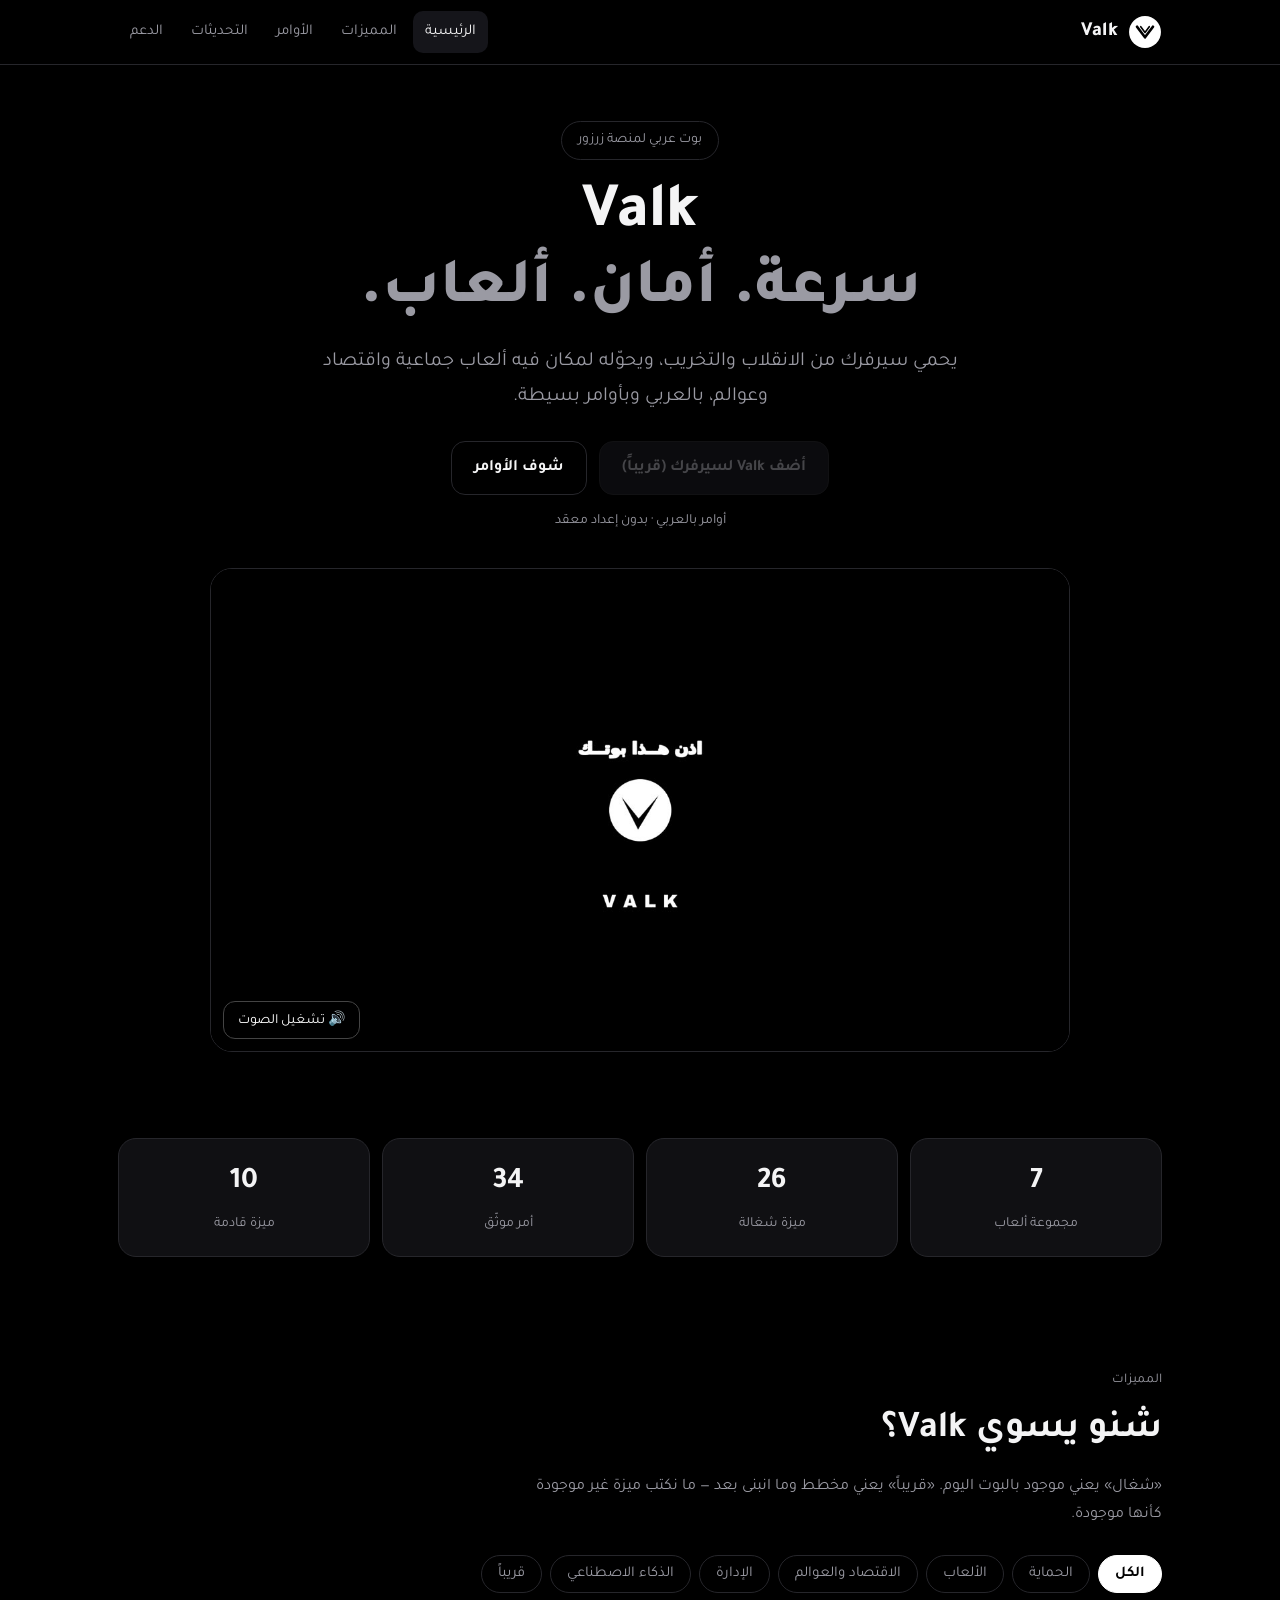
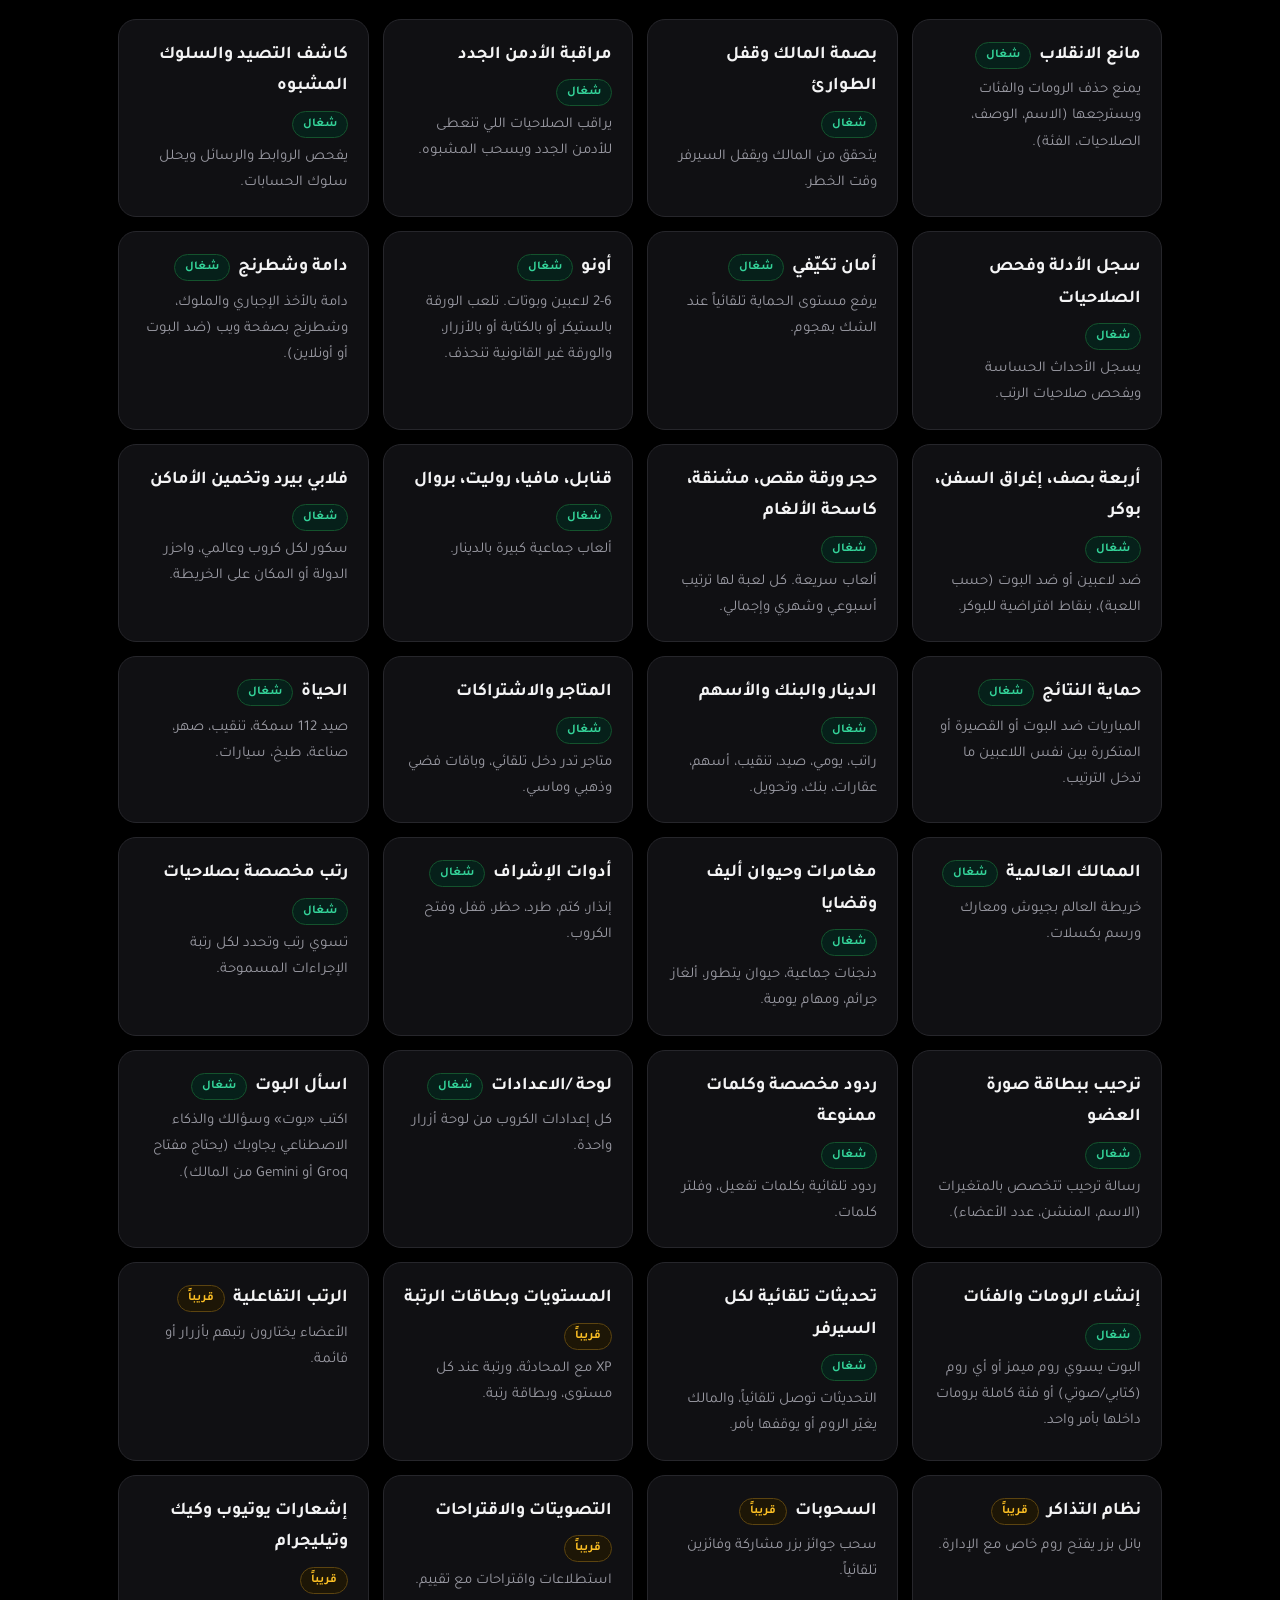
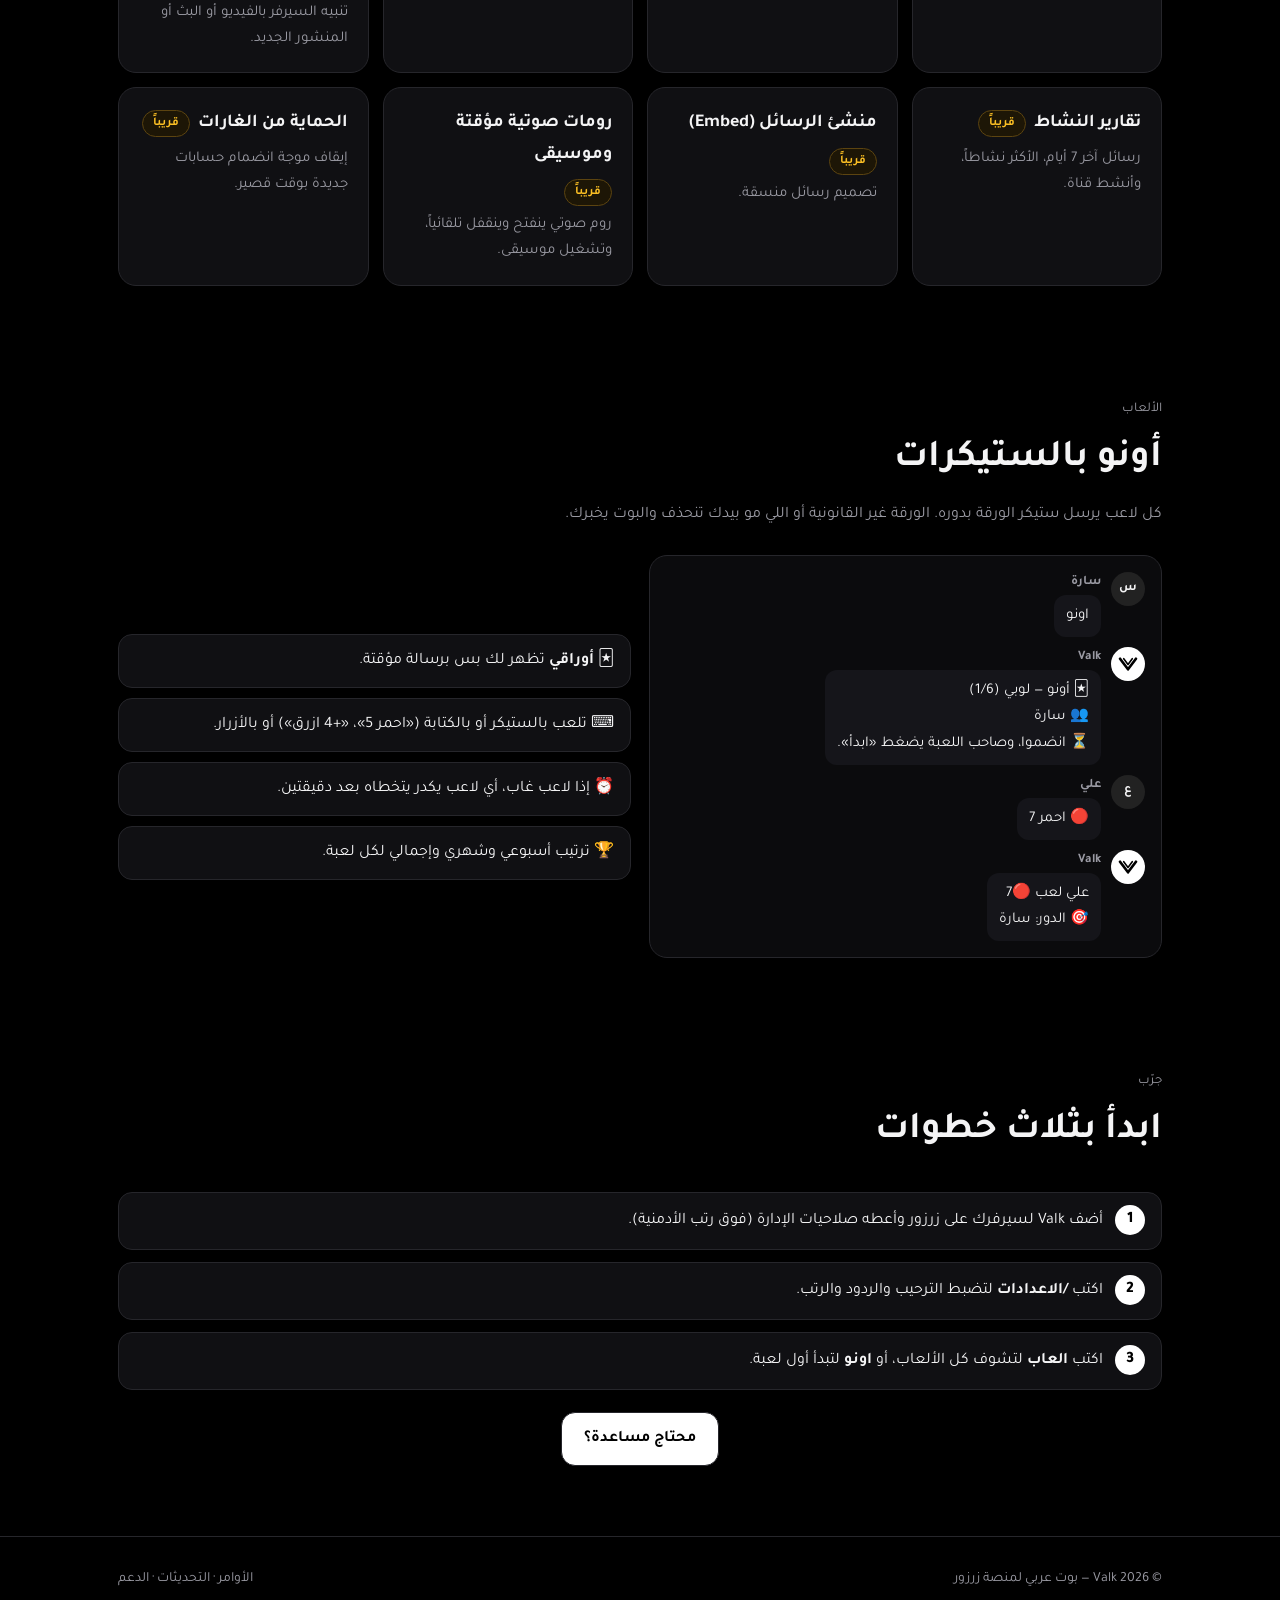
==== index.html @ 31c93d73 "Valk site" ====
<!doctype html>
<html lang="ar" dir="rtl"><head><meta charset="utf-8">
<meta name="viewport" content="width=device-width,initial-scale=1">
<title>Valk — بوت عربي لمنصة زرزور: حماية، ألعاب، اقتصاد</title>
<meta name="description" content="Valk بوت عربي لمنصة زرزور: حماية ضد الانقلاب والتخريب، ألعاب جماعية (أونو، شطرنج، دامة، بوكر)، اقتصاد، وذكاء اصطناعي.">
<meta property="og:title" content="Valk"><meta property="og:image" content="assets/poster.jpg">
<link rel="icon" href="assets/logo.svg">
<link href="https://fonts.googleapis.com/css2?family=Tajawal:wght@400;500;700;800&display=swap" rel="stylesheet">
<link rel="stylesheet" href="css/style.css"></head>
<body data-page="home">
<header id="nav"></header>
<main>
<div class="wrap hero">
  <span class="pill">بوت عربي لمنصة زرزور</span>
  <h1>Valk<br><span>سرعة. أمان. ألعاب.</span></h1>
  <p class="lead">يحمي سيرفرك من الانقلاب والتخريب، ويحوّله لمكان فيه ألعاب جماعية واقتصاد وعوالم، بالعربي وبأوامر بسيطة.</p>
  <div class="cta"><span data-link="inviteUrl" data-label="أضف Valk لسيرفرك"></span><a class="btn ghost" href="commands.html">شوف الأوامر</a></div>
  <div class="note">أوامر بالعربي · بدون إعداد معقد</div>
  <div class="video">
    <video id="v" autoplay muted loop playsinline preload="metadata" poster="assets/poster.jpg" aria-label="مقدمة Valk">
      <source src="assets/valk_intro.mp4" type="video/mp4"></video>
    <button id="snd" type="button">🔊 تشغيل الصوت</button>
  </div>
</div>

<section id="stats"><div class="wrap"><div class="stats">
  <div class="stat"><b id="n-games">–</b><span>مجموعة ألعاب</span></div>
  <div class="stat"><b id="n-ok">–</b><span>ميزة شغالة</span></div>
  <div class="stat"><b id="n-cmd">–</b><span>أمر موثّق</span></div>
  <div class="stat"><b id="n-soon">–</b><span>ميزة قادمة</span></div>
</div></div></section>

<section id="features"><div class="wrap">
  <div class="sec-h"><small>المميزات</small><h2>شنو يسوي Valk؟</h2><p>«شغال» يعني موجود بالبوت اليوم. «قريباً» يعني مخطط وما انبنى بعد — ما نكتب ميزة غير موجودة كأنها موجودة.</p></div>
  <div class="tabs" id="tabs"></div>
  <div class="grid" id="grid"></div>
</div></section>

<section id="uno"><div class="wrap">
  <div class="sec-h"><small>الألعاب</small><h2>أونو بالستيكرات</h2><p>كل لاعب يرسل ستيكر الورقة بدوره. الورقة غير القانونية أو اللي مو بيدك تنحذف والبوت يخبرك.</p></div>
  <div class="demo">
    <div class="chat">
      <div class="msg"><div class="av">س</div><div><b>سارة</b><div class="bub">اونو</div></div></div>
      <div class="msg"><div class="av bot"><img src="assets/logo.svg" alt=""></div><div><b>Valk</b><div class="bub">🃏 أونو — لوبي (1/6)
👥 سارة
⏳ انضموا، وصاحب اللعبة يضغط «ابدأ».</div></div></div>
      <div class="msg"><div class="av">ع</div><div><b>علي</b><div class="bub">🔴 احمر 7</div></div></div>
      <div class="msg"><div class="av bot"><img src="assets/logo.svg" alt=""></div><div><b>Valk</b><div class="bub">علي لعب 🔴7
🎯 الدور: سارة</div></div></div>
    </div>
    <ul class="list">
      <li>🃏 <b>أوراقي</b> تظهر لك بس برسالة مؤقتة.</li>
      <li>⌨️ تلعب بالستيكر أو بالكتابة («احمر 5»، «+4 ازرق») أو بالأزرار.</li>
      <li>⏰ إذا لاعب غاب، أي لاعب يكدر يتخطاه بعد دقيقتين.</li>
      <li>🏆 ترتيب أسبوعي وشهري وإجمالي لكل لعبة.</li>
    </ul>
  </div>
</div></section>

<section><div class="wrap">
  <div class="sec-h"><small>جرّب</small><h2>ابدأ بثلاث خطوات</h2></div>
  <ol class="steps">
    <li>أضف Valk لسيرفرك على زرزور وأعطه صلاحيات الإدارة (فوق رتب الأدمنية).</li>
    <li>اكتب <b>/الاعدادات</b> لتضبط الترحيب والردود والرتب.</li>
    <li>اكتب <b>العاب</b> لتشوف كل الألعاب، أو <b>اونو</b> لتبدأ أول لعبة.</li>
  </ol>
  <div class="cta" style="margin-top:22px"><a class="btn" href="support.html">محتاج مساعدة؟</a></div>
</div></section>
</main>
<footer id="foot"></footer>
<script src="js/config.js"></script><script src="js/data.js"></script><script src="js/app.js"></script>
<script>
(function(){
  var F=window.VALK_FEATURES, C=window.VALK_COMMANDS;
  var cats=["الكل"].concat(F.map(function(f){return f.cat;}).filter(function(c,i,a){return a.indexOf(c)===i;}));
  var cur="الكل",tabs=document.getElementById("tabs"),grid=document.getElementById("grid");
  function draw(){
    tabs.innerHTML=cats.map(function(c){return '<button class="tab '+(c===cur?'on':'')+'" data-c="'+c+'">'+c+'</button>';}).join("");
    grid.innerHTML=F.filter(function(f){return cur==="الكل"||f.cat===cur;}).map(function(f){
      return '<div class="card"><h3>'+f.title+'<span class="badge '+f.status+'">'+(f.status==="ok"?"شغال":"قريباً")+'</span></h3><p>'+f.desc+'</p></div>';}).join("");
    tabs.querySelectorAll(".tab").forEach(function(b){b.onclick=function(){cur=b.dataset.c;draw();};});
  }
  draw();
  document.getElementById("n-games").textContent=F.filter(function(f){return f.cat==="الألعاب";}).length;
  document.getElementById("n-ok").textContent=F.filter(function(f){return f.status==="ok";}).length;
  document.getElementById("n-soon").textContent=F.filter(function(f){return f.status==="soon";}).length;
  document.getElementById("n-cmd").textContent=C.length;
  var v=document.getElementById("v"),b=document.getElementById("snd");
  b.onclick=function(){v.muted=!v.muted;b.textContent=v.muted?"🔊 تشغيل الصوت":"🔇 كتم الصوت";if(!v.muted){v.currentTime=0;v.play();}};
})();
</script></body></html>
---- css/style.css ----
:root{--bg:#000;--bg2:#0b0b0d;--card:#101013;--line:#26262b;--txt:#f4f4f5;--mut:#9a9aa3;--ok:#34d399;--soon:#fbbf24;--r:18px}
*{box-sizing:border-box}html{scroll-behavior:smooth}
body{margin:0;background:var(--bg);color:var(--txt);font-family:"Tajawal","Segoe UI",Tahoma,system-ui,sans-serif;line-height:1.75;-webkit-text-size-adjust:100%}
a{color:inherit;text-decoration:none}img,video{max-width:100%}
.wrap{max-width:1080px;margin:0 auto;padding:0 18px}
header.nav{position:sticky;top:0;z-index:20;background:rgba(0,0,0,.82);backdrop-filter:blur(10px);border-bottom:1px solid var(--line)}
.nav .wrap{display:flex;align-items:center;justify-content:space-between;gap:10px;height:64px}
.brand{display:flex;align-items:center;gap:10px;font-weight:800;font-size:20px;letter-spacing:.5px}
.brand img{width:34px;height:34px}
.links{display:flex;gap:4px;align-items:center}
.links a{padding:8px 12px;border-radius:10px;color:var(--mut);font-size:15px}
.links a:hover,.links a.on{color:var(--txt);background:#15151a}
.menu-btn{display:none;background:none;border:1px solid var(--line);color:var(--txt);border-radius:10px;padding:6px 11px;font-size:20px}
.btn{display:inline-flex;align-items:center;justify-content:center;gap:8px;padding:12px 22px;border-radius:14px;font-weight:700;font-size:16px;border:1px solid var(--line);background:#fff;color:#000;cursor:pointer;font-family:inherit}
.btn.ghost{background:transparent;color:var(--txt)}
.btn.off{opacity:.45;cursor:not-allowed;background:#1a1a1f;color:var(--mut)}
.hero{padding:56px 0 30px;text-align:center}
.pill{display:inline-block;padding:6px 16px;border:1px solid var(--line);border-radius:999px;color:var(--mut);font-size:14px;margin-bottom:18px}
h1{font-size:clamp(34px,7vw,64px);line-height:1.2;margin:0 0 14px;font-weight:800}
h1 span{color:var(--mut)}
.lead{color:var(--mut);font-size:clamp(16px,2.6vw,20px);max-width:680px;margin:0 auto 26px}
.cta{display:flex;gap:12px;justify-content:center;flex-wrap:wrap;margin-bottom:14px}
.note{color:var(--mut);font-size:14px}
.video{position:relative;margin:34px auto 0;max-width:860px;border:1px solid var(--line);border-radius:22px;overflow:hidden;background:#000}
.video video{display:block;width:100%;aspect-ratio:16/9;background:#000}
.video button{position:absolute;bottom:12px;left:12px;background:rgba(0,0,0,.7);color:#fff;border:1px solid #444;border-radius:12px;padding:8px 14px;font-family:inherit;font-size:14px;cursor:pointer}
section{padding:56px 0}
.sec-h{margin-bottom:26px}.sec-h small{color:var(--mut);display:block;margin-bottom:6px}
.sec-h h2{font-size:clamp(26px,4.6vw,38px);margin:0 0 8px}.sec-h p{color:var(--mut);margin:0;max-width:640px}
.stats{display:grid;grid-template-columns:repeat(auto-fit,minmax(150px,1fr));gap:12px}
.stat{background:var(--card);border:1px solid var(--line);border-radius:var(--r);padding:18px;text-align:center}
.stat b{display:block;font-size:30px}.stat span{color:var(--mut);font-size:14px}
.tabs{display:flex;gap:8px;overflow-x:auto;padding-bottom:8px;margin-bottom:18px;scrollbar-width:none}
.tabs::-webkit-scrollbar{display:none}
.tab{white-space:nowrap;padding:9px 16px;border-radius:999px;border:1px solid var(--line);background:transparent;color:var(--mut);cursor:pointer;font-family:inherit;font-size:15px}
.tab.on{background:#fff;color:#000;border-color:#fff;font-weight:700}
.grid{display:grid;grid-template-columns:repeat(auto-fill,minmax(250px,1fr));gap:14px}
.card{background:var(--card);border:1px solid var(--line);border-radius:var(--r);padding:20px}
.card h3{margin:0 0 6px;font-size:18px;display:flex;align-items:center;gap:8px;flex-wrap:wrap}
.card p{margin:0;color:var(--mut);font-size:15px}
.badge{font-size:12px;padding:2px 10px;border-radius:999px;border:1px solid;font-weight:600}
.badge.ok{color:var(--ok);border-color:#14532d;background:#06201a}
.badge.soon{color:var(--soon);border-color:#5c4410;background:#1d1606}
.demo{display:grid;grid-template-columns:1fr 1fr;gap:18px;align-items:center}
.chat{background:var(--bg2);border:1px solid var(--line);border-radius:var(--r);padding:16px;display:flex;flex-direction:column;gap:10px;font-size:15px}
.msg{display:flex;gap:10px;align-items:flex-start}.av{width:34px;height:34px;border-radius:50%;background:#222;flex:none;display:grid;place-items:center;font-weight:700;font-size:13px}
.av.bot{background:#fff}.av.bot img{width:34px}
.msg b{display:block;font-size:13px;color:var(--mut);font-weight:600}
.bub{background:#15151a;border-radius:12px;padding:8px 12px;white-space:pre-line}
.list{margin:0;padding:0;list-style:none;display:grid;gap:10px}
.list li{background:var(--card);border:1px solid var(--line);border-radius:14px;padding:12px 16px}
footer{border-top:1px solid var(--line);padding:30px 0;color:var(--mut);font-size:14px}
footer .wrap{display:flex;justify-content:space-between;gap:14px;flex-wrap:wrap}
.search{width:100%;padding:14px 16px;border-radius:14px;border:1px solid var(--line);background:var(--card);color:var(--txt);font-size:16px;font-family:inherit;margin-bottom:14px}
.cmd{display:grid;grid-template-columns:minmax(150px,230px) 1fr;gap:14px;padding:14px 16px;border-bottom:1px solid var(--line)}
.cmd code{background:#15151a;border:1px solid var(--line);padding:3px 10px;border-radius:9px;font-family:inherit;font-weight:700;align-self:start;display:inline-block;direction:rtl}
.cmdbox{background:var(--card);border:1px solid var(--line);border-radius:var(--r);overflow:hidden}
.cmdbox .cmd:last-child{border-bottom:0}
.empty{padding:26px;text-align:center;color:var(--mut)}
.tl{border-inline-start:2px solid var(--line);margin-inline-start:8px;padding-inline-start:22px;display:grid;gap:26px}
.tl article{position:relative}.tl article:before{content:"";position:absolute;inset-inline-start:-30px;top:8px;width:14px;height:14px;border-radius:50%;background:#fff}
.tl h3{margin:0}.tl small{color:var(--mut)}.tl ul{margin:8px 0 0;padding-inline-start:20px;color:#d4d4d8}
details{background:var(--card);border:1px solid var(--line);border-radius:14px;padding:4px 18px;margin-bottom:10px}
summary{cursor:pointer;padding:12px 0;font-weight:700}details p{color:var(--mut);margin:0 0 14px}
ol.steps{counter-reset:s;display:grid;gap:12px;padding:0;list-style:none}
ol.steps li{counter-increment:s;background:var(--card);border:1px solid var(--line);border-radius:14px;padding:14px 18px 14px 18px;position:relative;padding-inline-start:58px}
ol.steps li:before{content:counter(s);position:absolute;inset-inline-start:16px;top:12px;width:30px;height:30px;border-radius:50%;background:#fff;color:#000;display:grid;place-items:center;font-weight:800}
@media(max-width:780px){.links{display:none;position:absolute;top:64px;inset-inline:0;background:#000;border-bottom:1px solid var(--line);flex-direction:column;padding:10px}.links.open{display:flex}.links a{width:100%}.menu-btn{display:block}.demo{grid-template-columns:1fr}.cmd{grid-template-columns:1fr;gap:6px}}
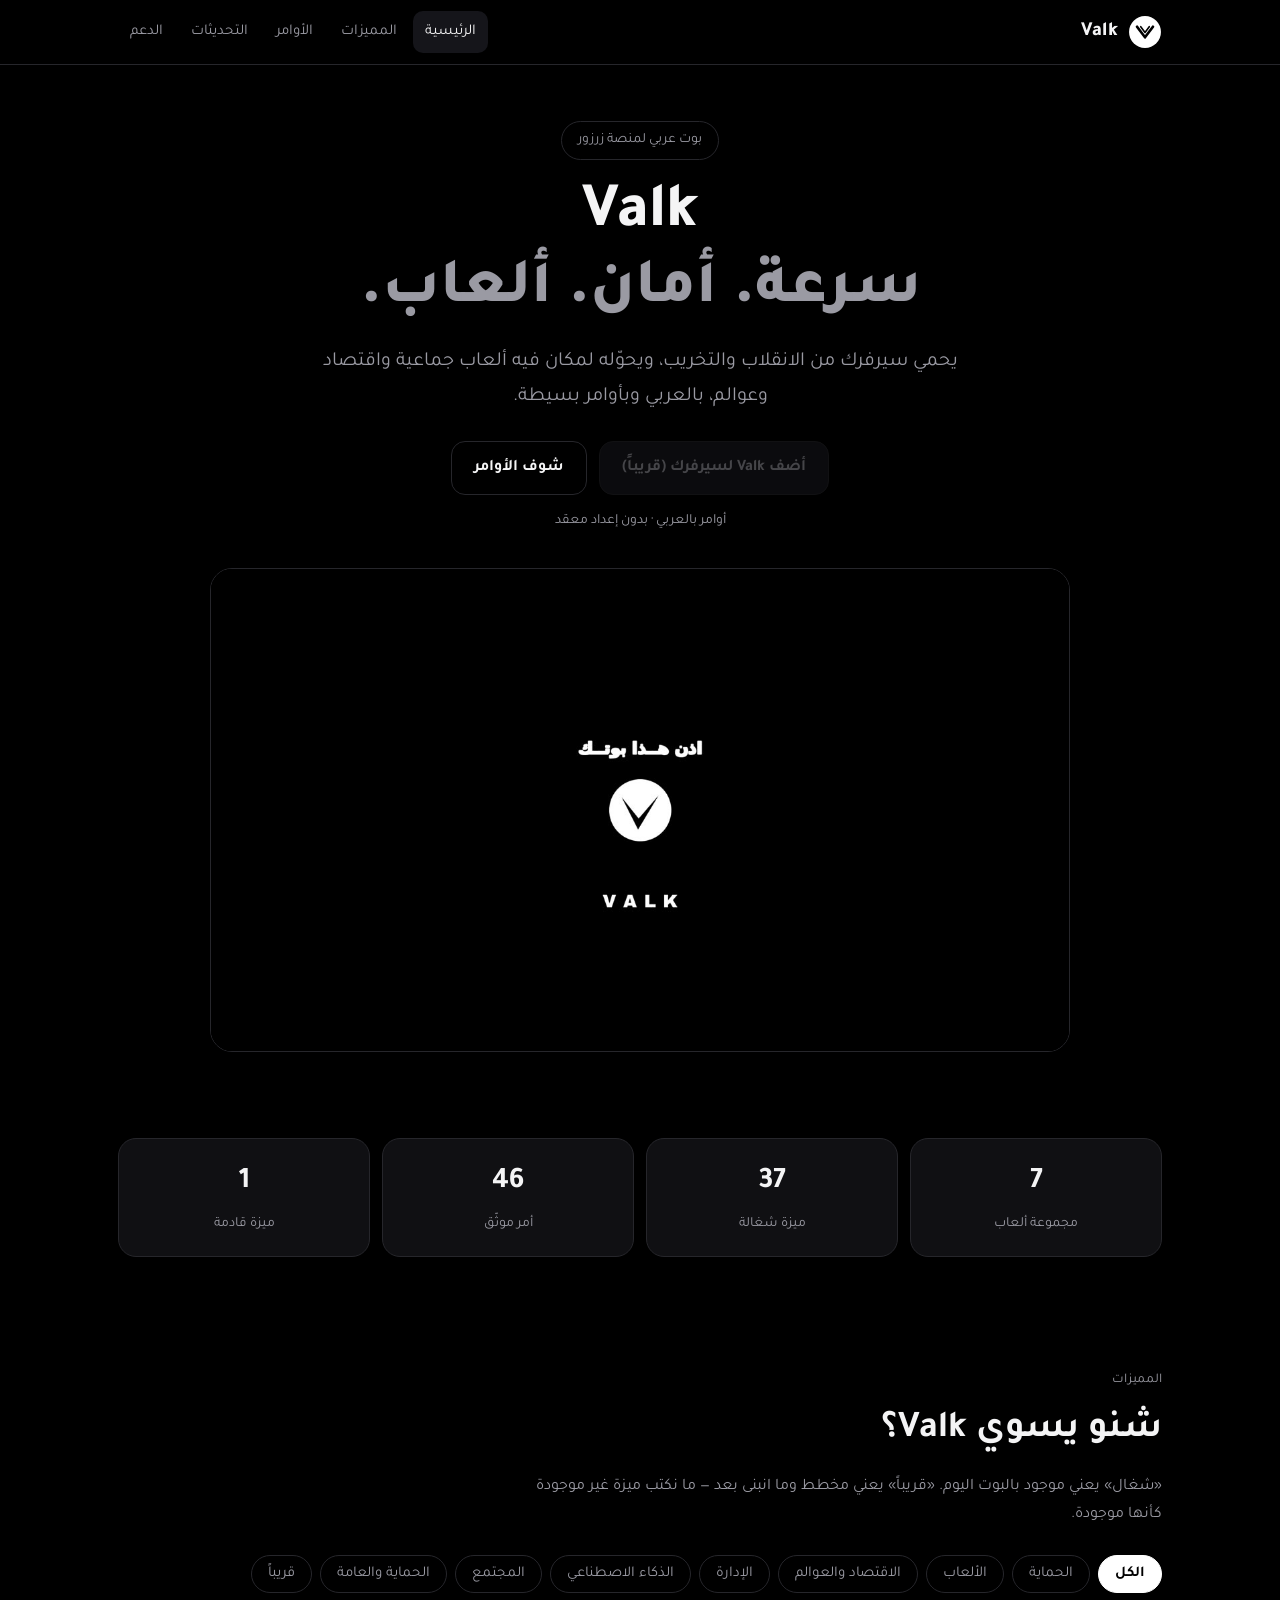
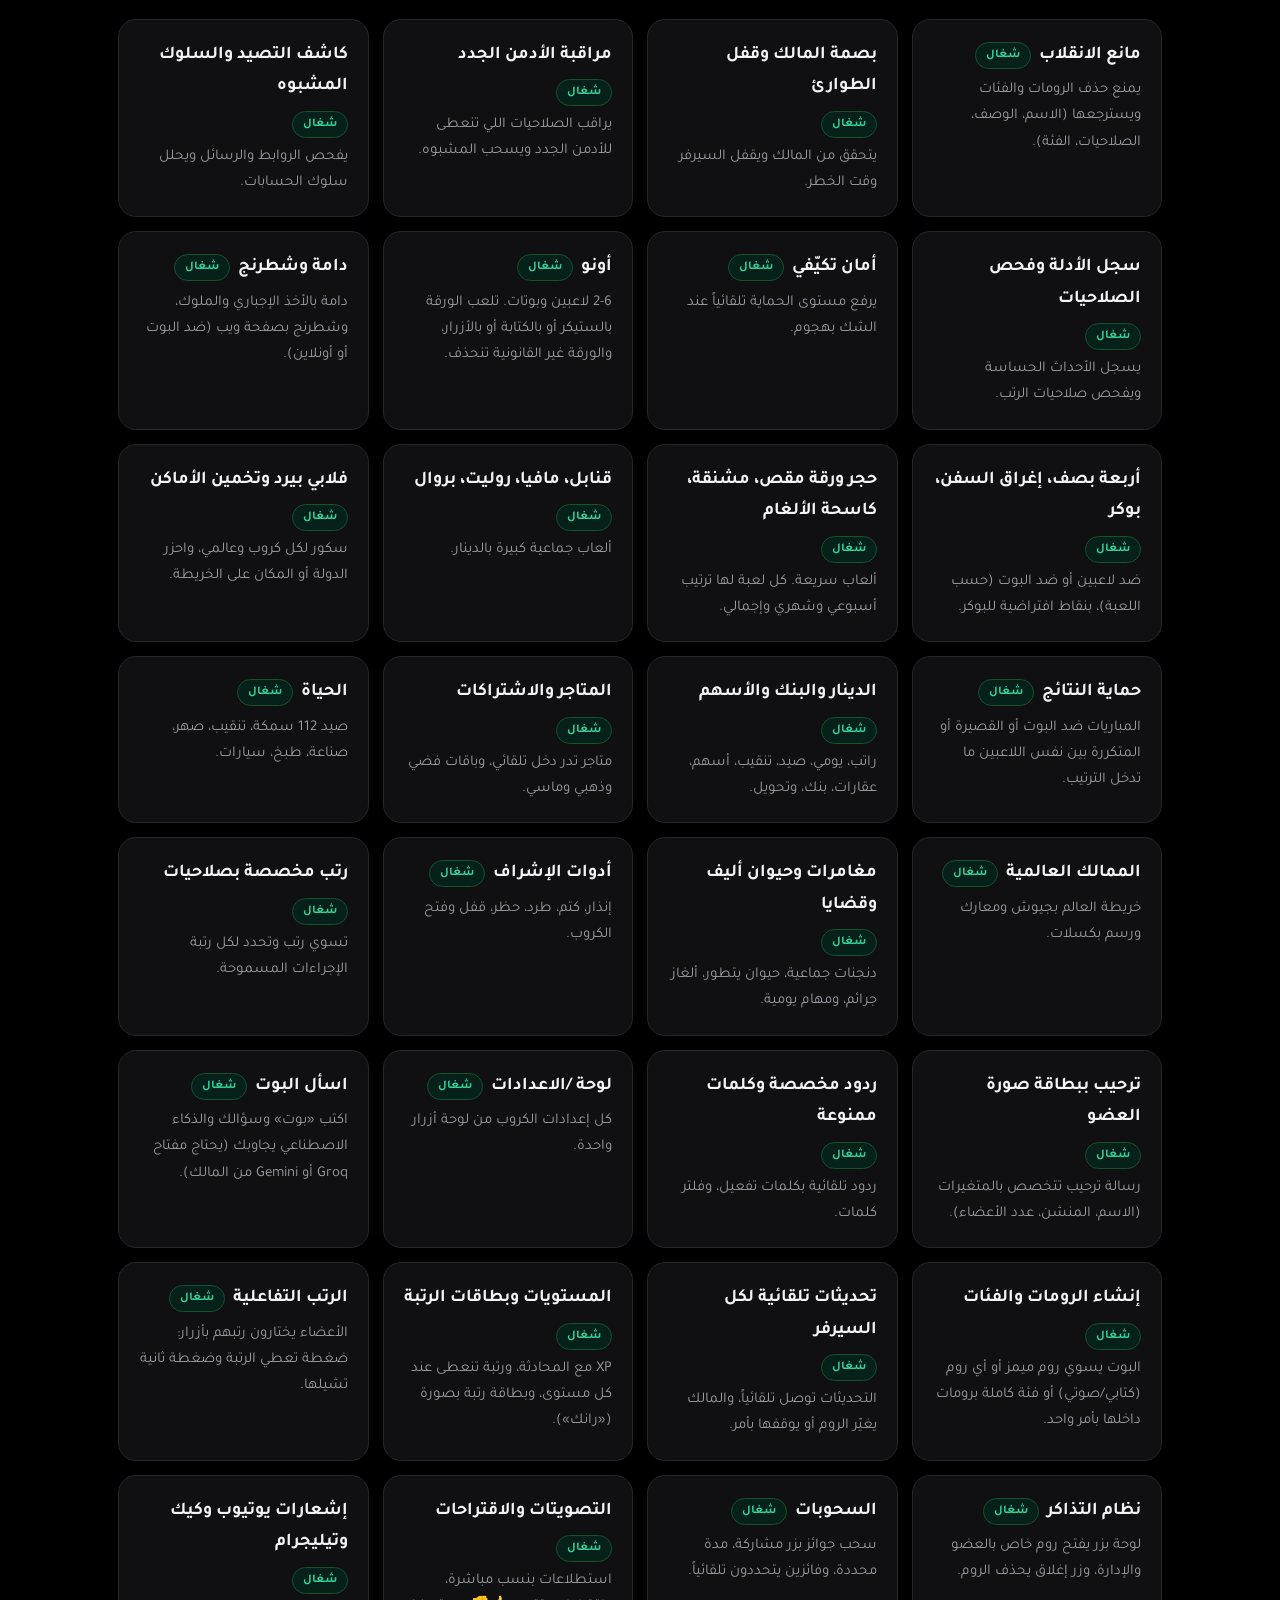
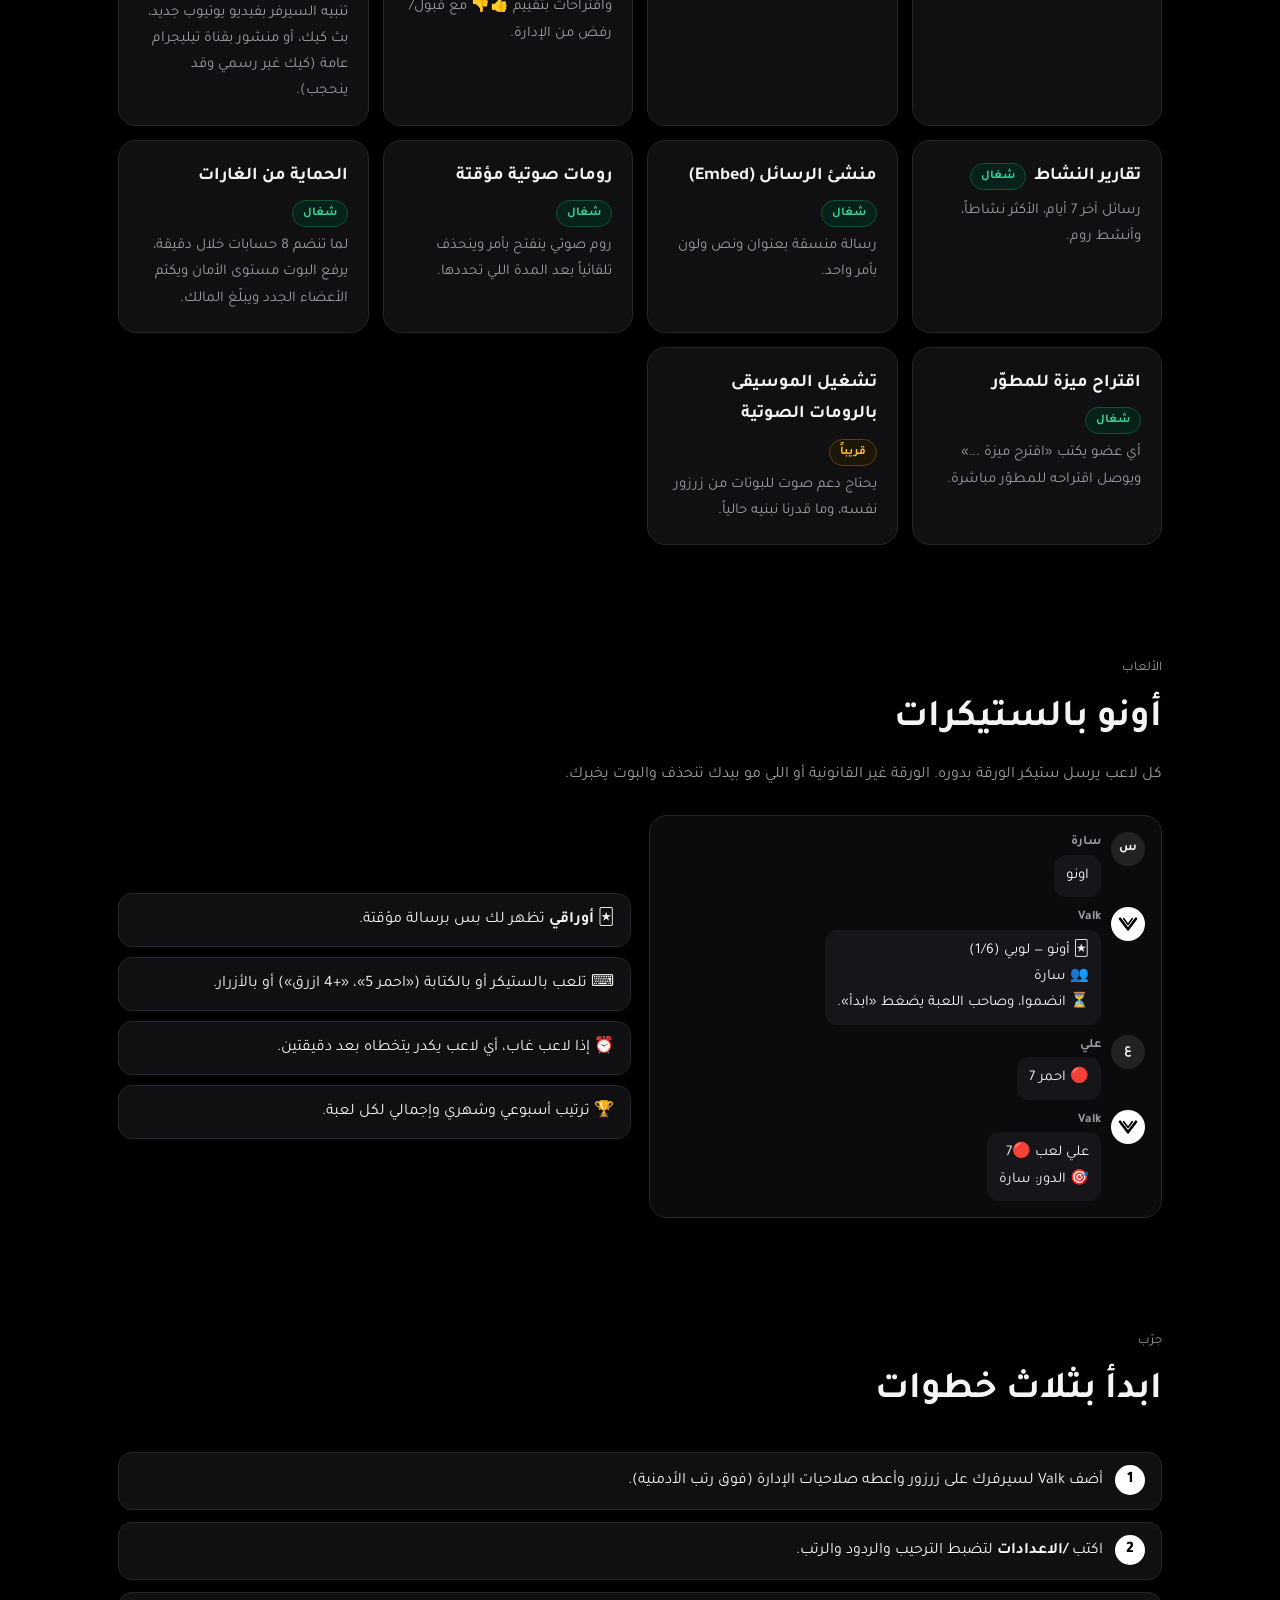
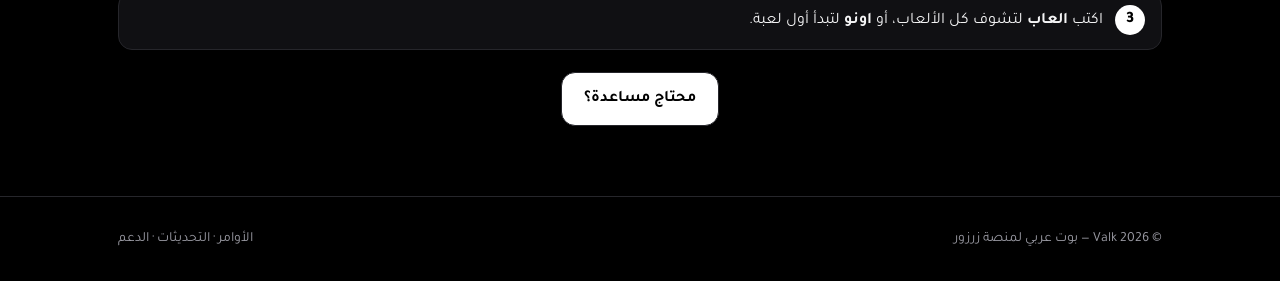
==== commit e99a9f5f: "v2.11" ====
--- a/index.html
+++ b/index.html
@@ -17,9 +17,8 @@
   <div class="cta"><span data-link="inviteUrl" data-label="أضف Valk لسيرفرك"></span><a class="btn ghost" href="commands.html">شوف الأوامر</a></div>
   <div class="note">أوامر بالعربي · بدون إعداد معقد</div>
   <div class="video">
-    <video id="v" autoplay muted loop playsinline preload="metadata" poster="assets/poster.jpg" aria-label="مقدمة Valk">
+    <video id="v" autoplay muted loop playsinline disablepictureinpicture disableremoteplayback controlslist="nodownload noplaybackrate" preload="metadata" poster="assets/poster.jpg" aria-label="مقدمة Valk (بدون صوت)">
       <source src="assets/valk_intro.mp4" type="video/mp4"></video>
-    <button id="snd" type="button">🔊 تشغيل الصوت</button>
   </div>
 </div>
 
@@ -85,7 +84,9 @@
   document.getElementById("n-ok").textContent=F.filter(function(f){return f.status==="ok";}).length;
   document.getElementById("n-soon").textContent=F.filter(function(f){return f.status==="soon";}).length;
   document.getElementById("n-cmd").textContent=C.length;
-  var v=document.getElementById("v"),b=document.getElementById("snd");
-  b.onclick=function(){v.muted=!v.muted;b.textContent=v.muted?"🔊 تشغيل الصوت":"🔇 كتم الصوت";if(!v.muted){v.currentTime=0;v.play();}};
+  // 🔇 الفيديو بدون صوت إجباري (لا زر تشغيل ولا إطفاء)، حتى لو حاول المتصفح يرجّع الصوت نكتمه
+  var v=document.getElementById("v");
+  v.muted=true;v.defaultMuted=true;v.volume=0;
+  v.addEventListener("volumechange",function(){if(!v.muted||v.volume>0){v.muted=true;v.volume=0;}});
 })();
 </script></body></html>
--- a/css/style.css
+++ b/css/style.css
@@ -22,8 +22,7 @@
 .cta{display:flex;gap:12px;justify-content:center;flex-wrap:wrap;margin-bottom:14px}
 .note{color:var(--mut);font-size:14px}
 .video{position:relative;margin:34px auto 0;max-width:860px;border:1px solid var(--line);border-radius:22px;overflow:hidden;background:#000}
-.video video{display:block;width:100%;aspect-ratio:16/9;background:#000}
-.video button{position:absolute;bottom:12px;left:12px;background:rgba(0,0,0,.7);color:#fff;border:1px solid #444;border-radius:12px;padding:8px 14px;font-family:inherit;font-size:14px;cursor:pointer}
+.video video{pointer-events:none;display:block;width:100%;aspect-ratio:16/9;background:#000}
 section{padding:56px 0}
 .sec-h{margin-bottom:26px}.sec-h small{color:var(--mut);display:block;margin-bottom:6px}
 .sec-h h2{font-size:clamp(26px,4.6vw,38px);margin:0 0 8px}.sec-h p{color:var(--mut);margin:0;max-width:640px}
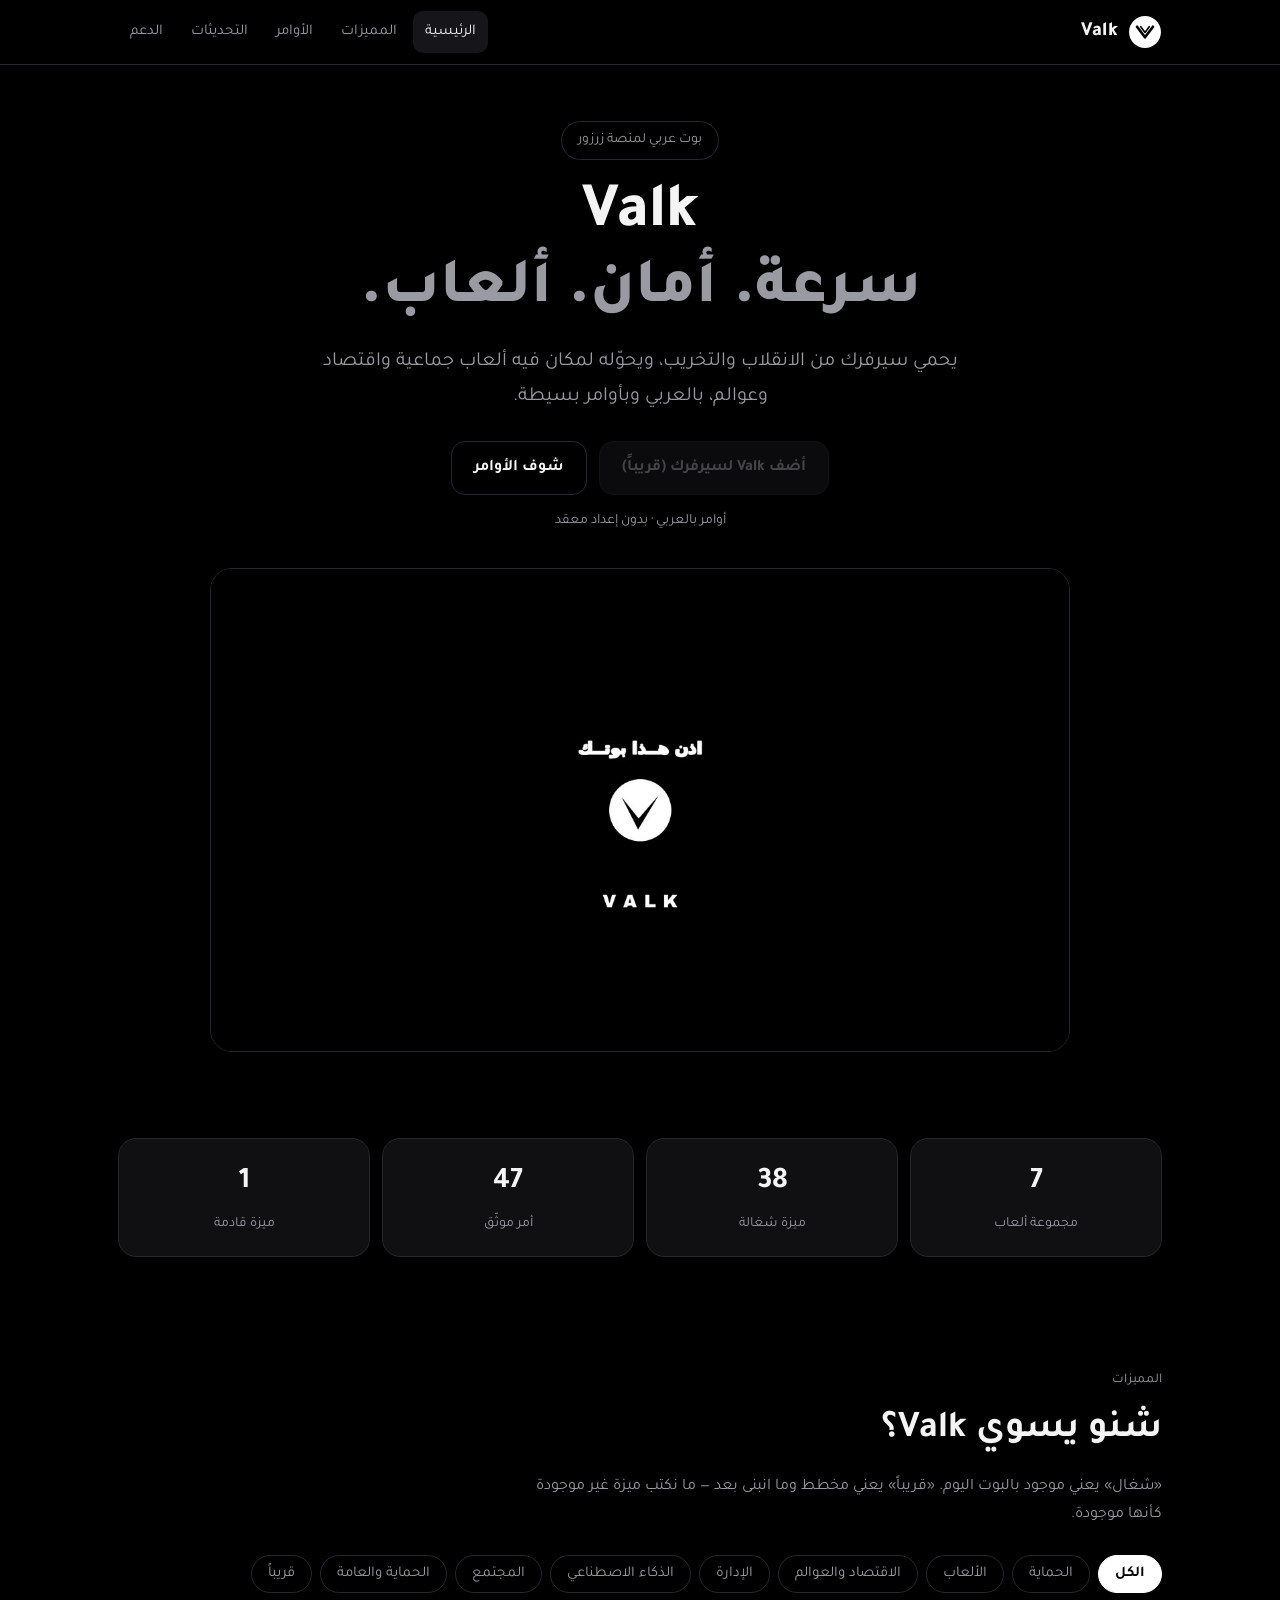
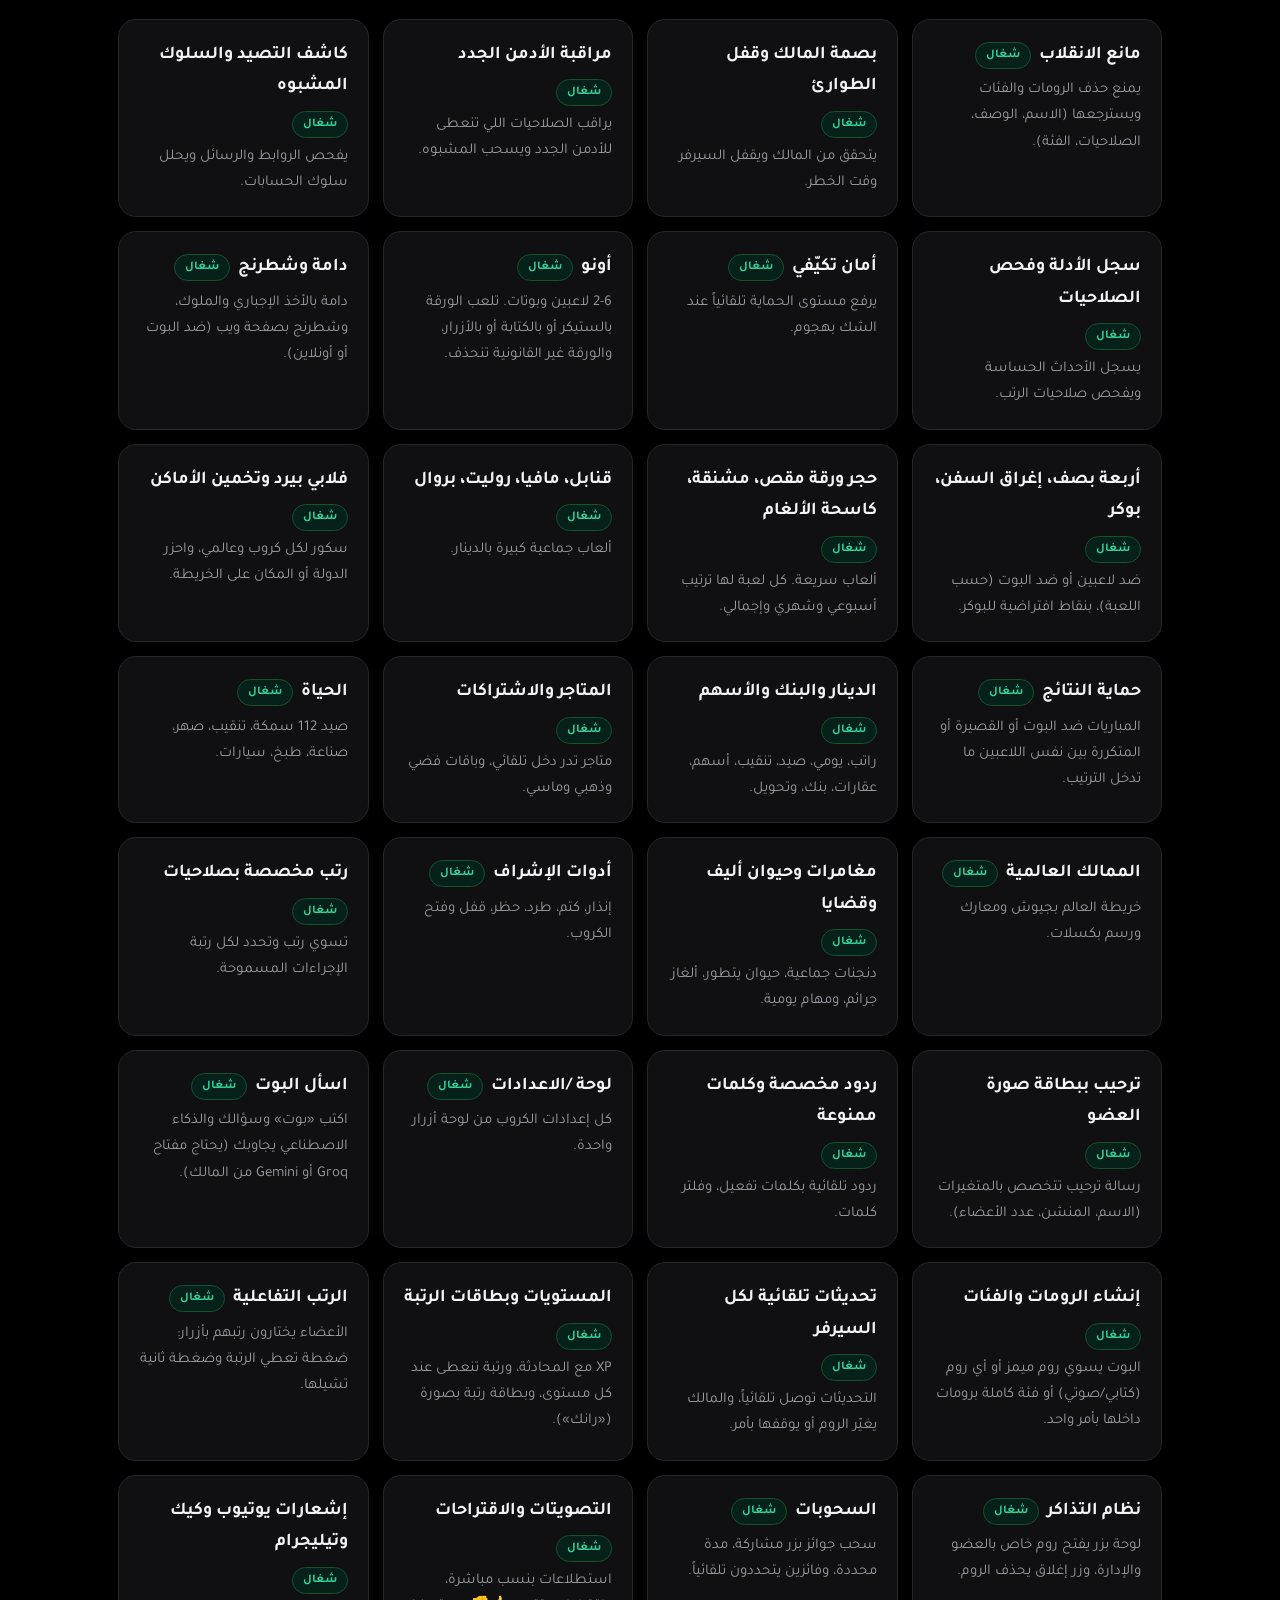
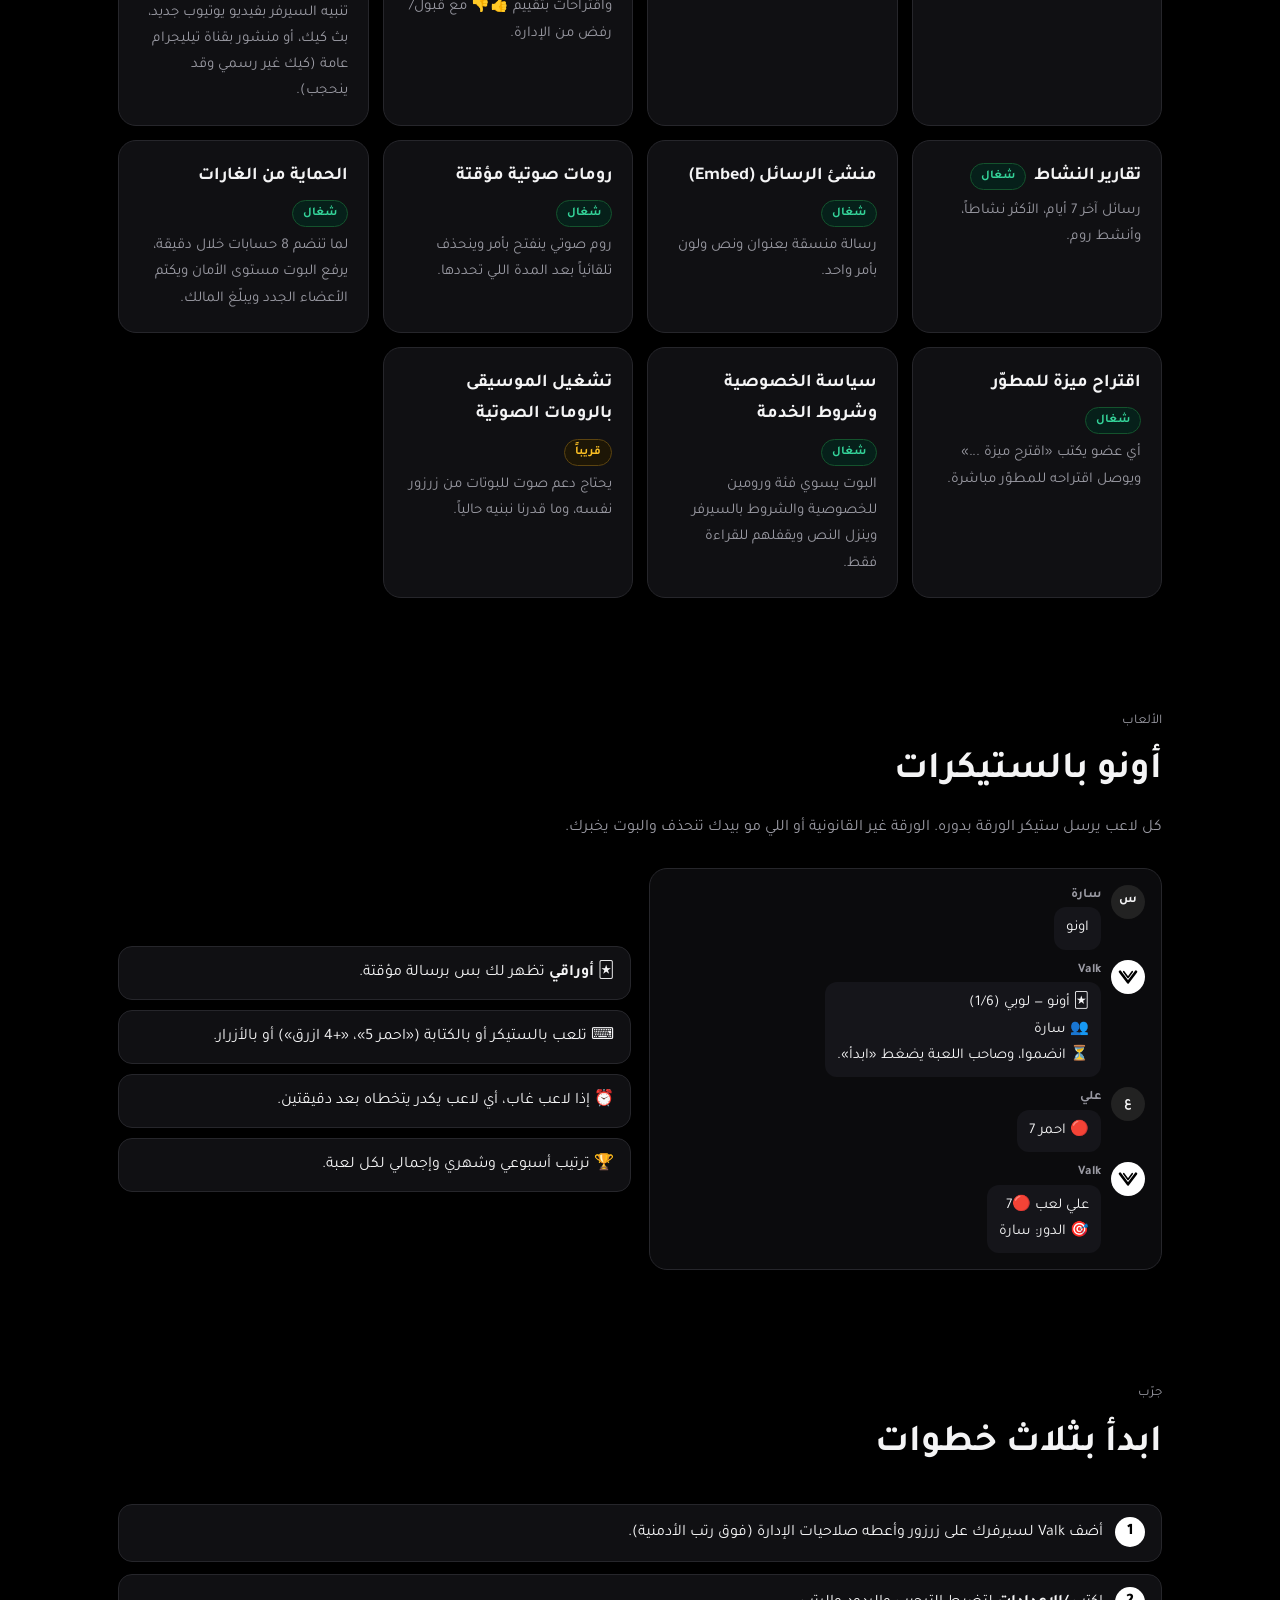
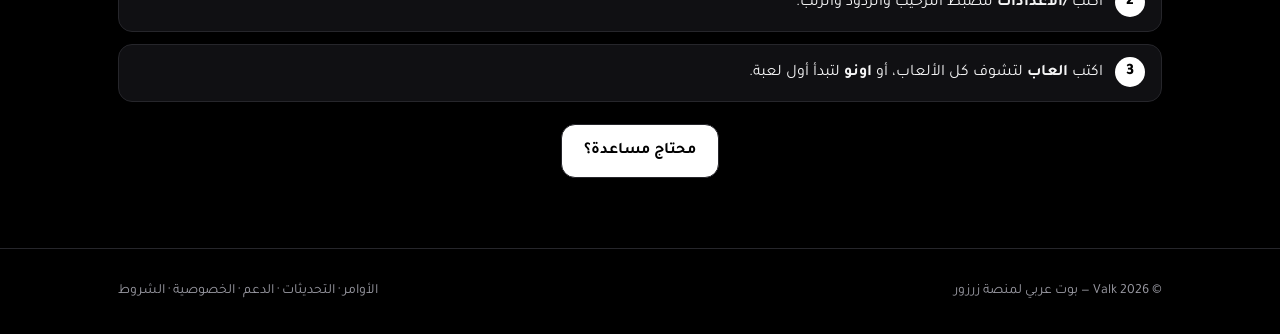
==== commit 41729486: "v2.14" ====
--- a/index.html
+++ b/index.html
@@ -6,7 +6,7 @@
 <meta property="og:title" content="Valk"><meta property="og:image" content="assets/poster.jpg">
 <link rel="icon" href="assets/logo.svg">
 <link href="https://fonts.googleapis.com/css2?family=Tajawal:wght@400;500;700;800&display=swap" rel="stylesheet">
-<link rel="stylesheet" href="css/style.css"></head>
+<link rel="stylesheet" href="css/style.css?v=2.14"></head>
 <body data-page="home">
 <header id="nav"></header>
 <main>
@@ -67,7 +67,7 @@
 </div></section>
 </main>
 <footer id="foot"></footer>
-<script src="js/config.js"></script><script src="js/data.js"></script><script src="js/app.js"></script>
+<script src="js/config.js?v=2.14"></script><script src="js/data.js?v=2.14"></script><script src="js/app.js?v=2.14"></script>
 <script>
 (function(){
   var F=window.VALK_FEATURES, C=window.VALK_COMMANDS;
--- a/css/style.css
+++ b/css/style.css
@@ -65,3 +65,11 @@
 ol.steps li{counter-increment:s;background:var(--card);border:1px solid var(--line);border-radius:14px;padding:14px 18px 14px 18px;position:relative;padding-inline-start:58px}
 ol.steps li:before{content:counter(s);position:absolute;inset-inline-start:16px;top:12px;width:30px;height:30px;border-radius:50%;background:#fff;color:#000;display:grid;place-items:center;font-weight:800}
 @media(max-width:780px){.links{display:none;position:absolute;top:64px;inset-inline:0;background:#000;border-bottom:1px solid var(--line);flex-direction:column;padding:10px}.links.open{display:flex}.links a{width:100%}.menu-btn{display:block}.demo{grid-template-columns:1fr}.cmd{grid-template-columns:1fr;gap:6px}}
+.modal{position:fixed;inset:0;z-index:100;background:rgba(0,0,0,.72);display:flex;align-items:center;justify-content:center;padding:18px;backdrop-filter:blur(4px)}
+.modal-box{position:relative;max-width:460px;width:100%;background:var(--card);border:1px solid var(--line);border-radius:var(--r);padding:26px 22px 22px;box-shadow:0 20px 60px rgba(0,0,0,.6)}
+.modal-box h3{margin:0 0 10px;font-size:21px}
+.modal-box p{margin:0 0 12px;color:var(--txt);line-height:1.85}
+.modal-note{color:var(--mut)!important;font-size:14px}
+.modal-x{position:absolute;top:12px;left:12px;background:none;border:1px solid var(--line);color:var(--mut);border-radius:10px;width:34px;height:34px;font-size:16px;cursor:pointer}
+.modal-act{display:flex;gap:10px;flex-wrap:wrap;margin-top:6px}
+.modal [hidden]{display:none!important}
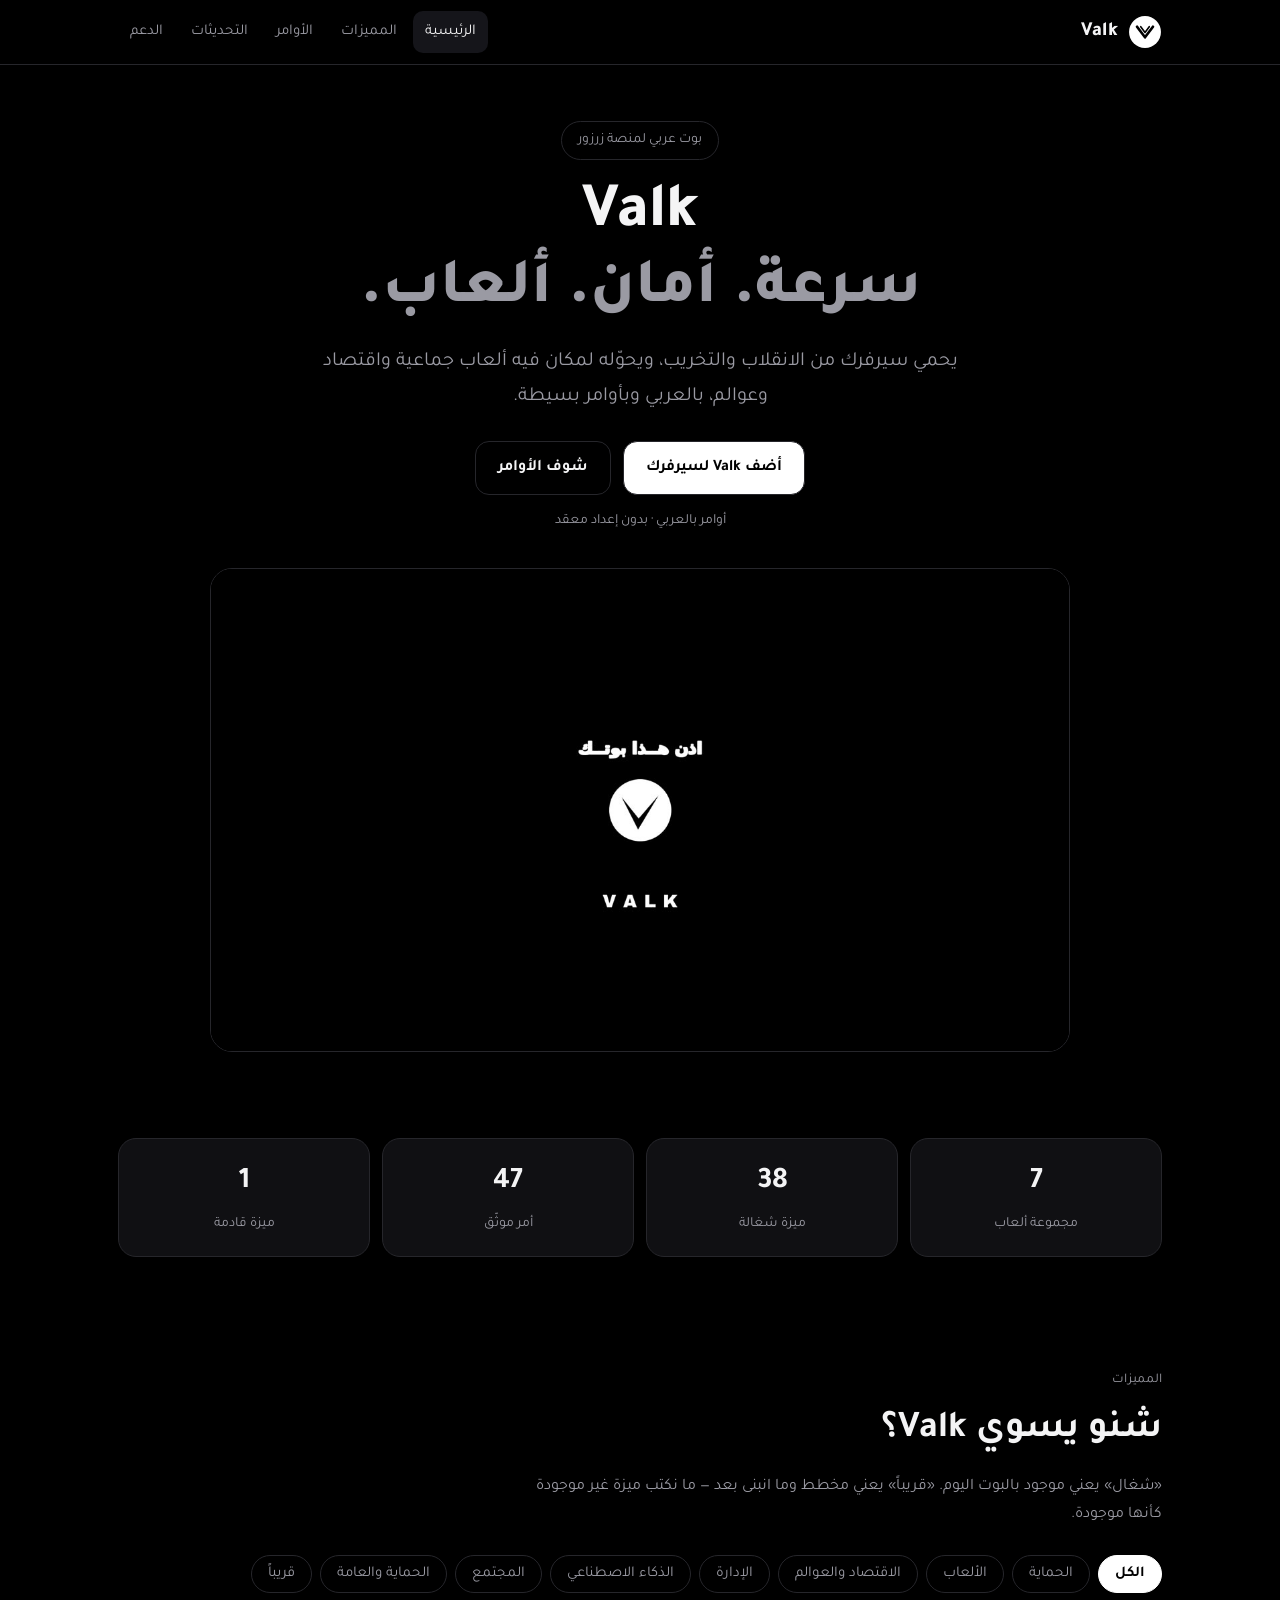
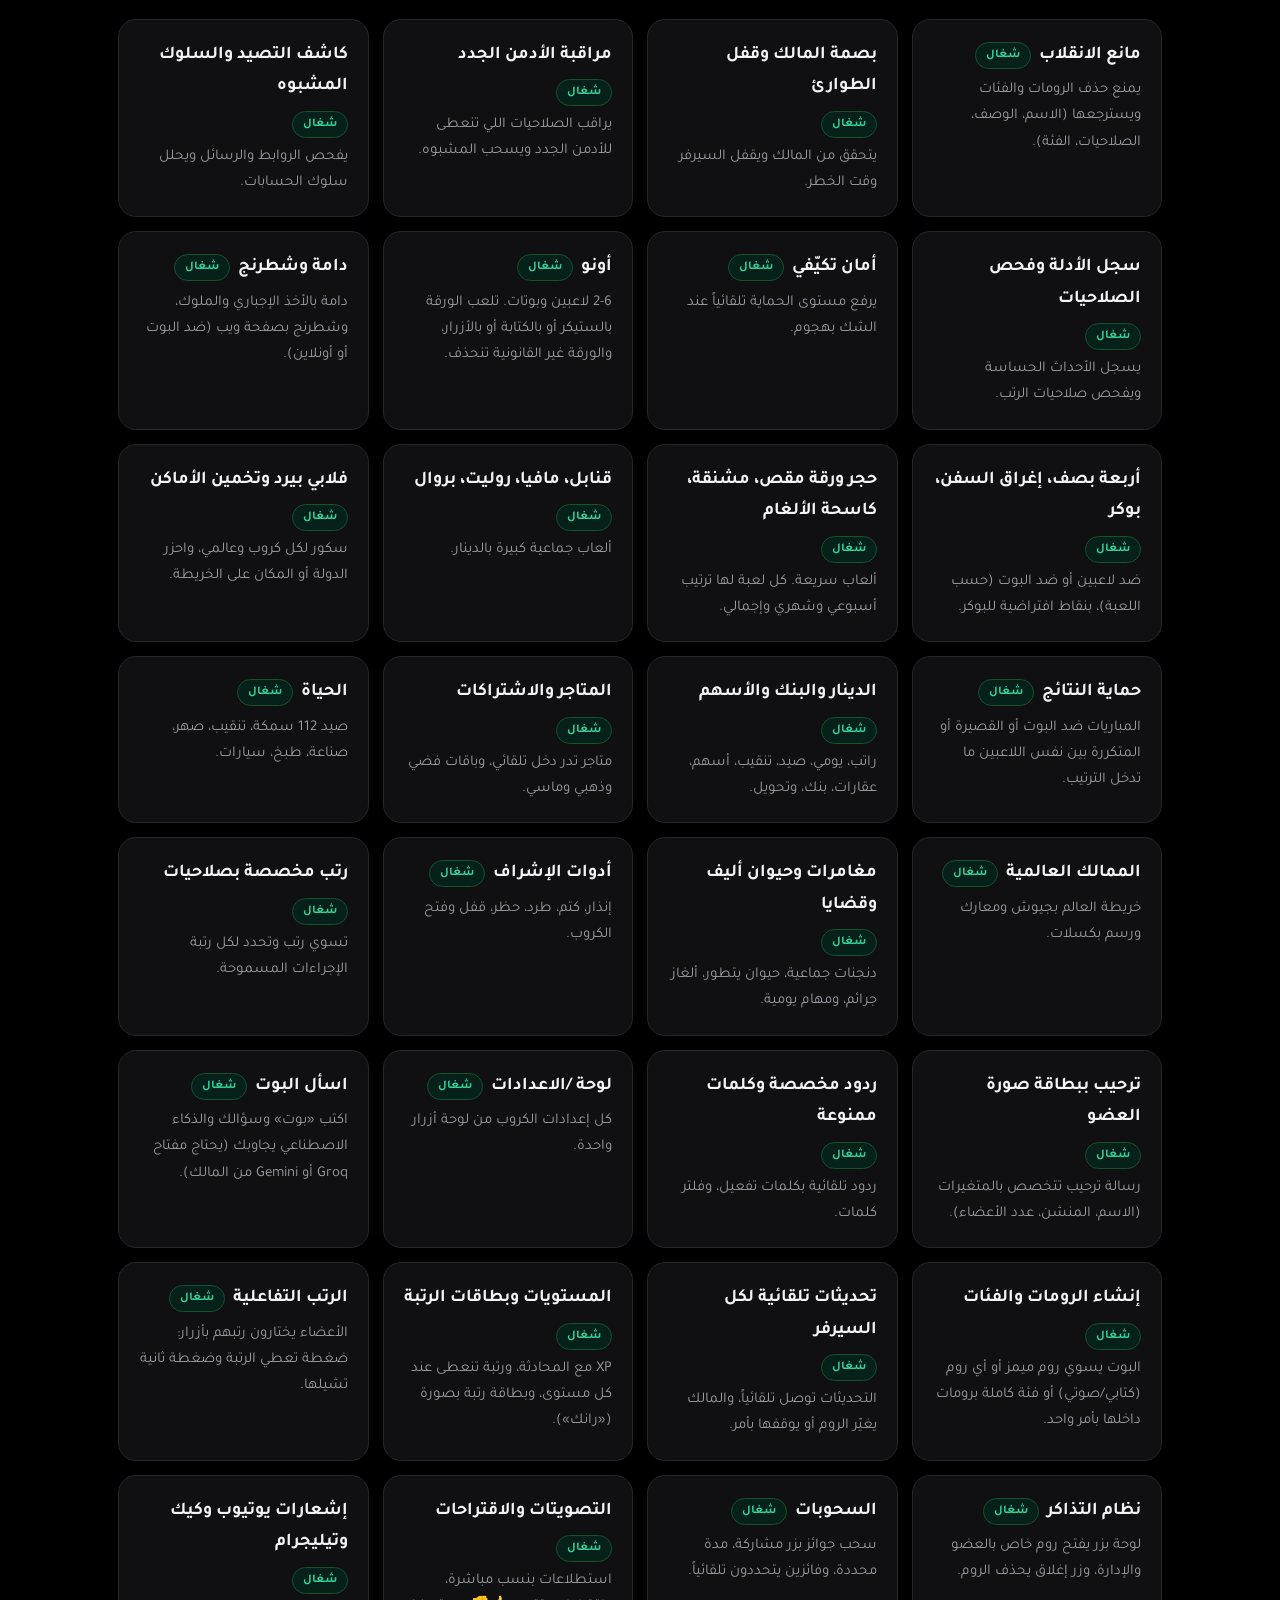
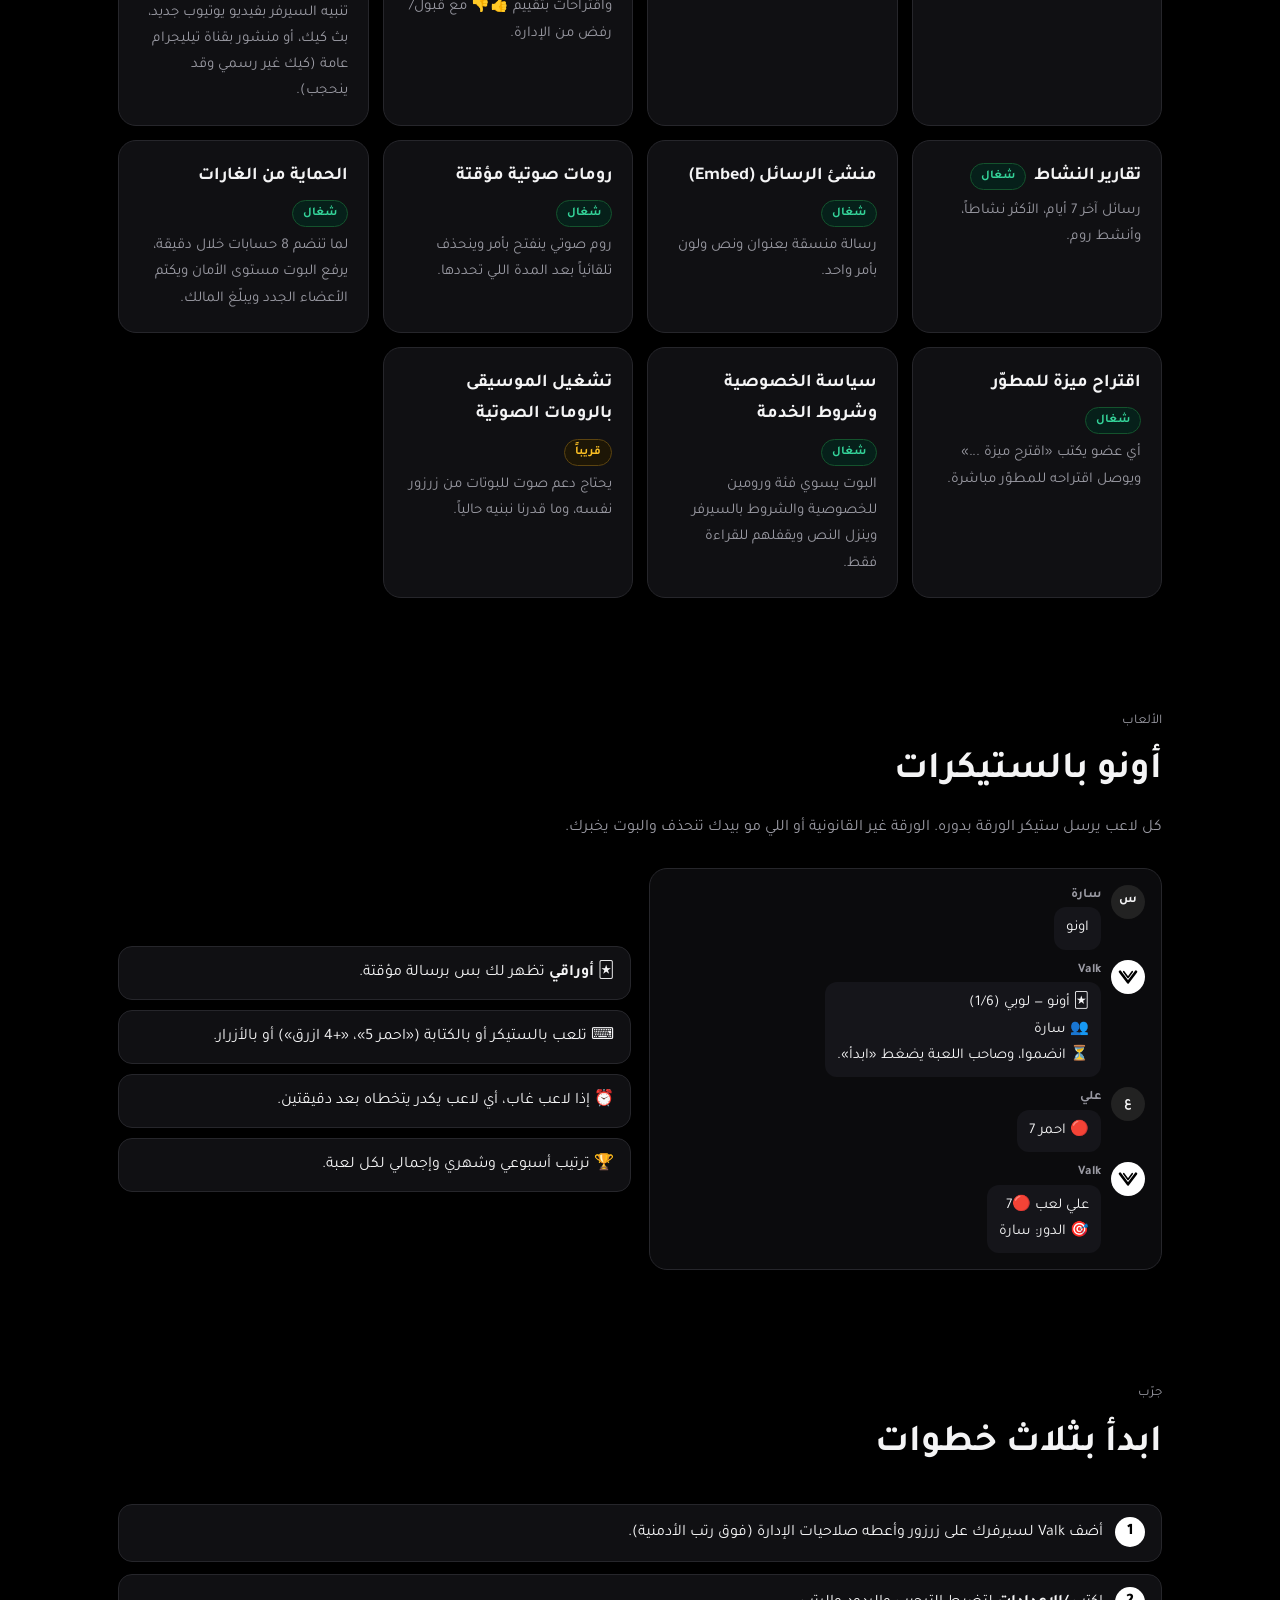
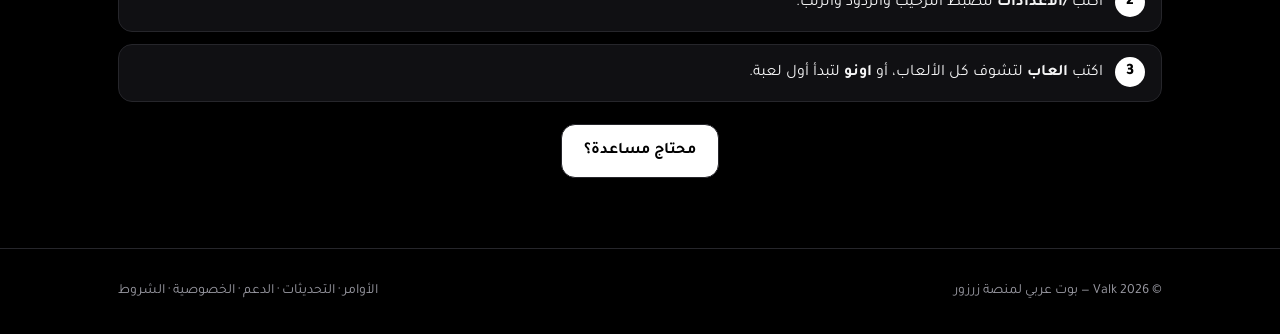
==== commit 351418a0: "bump version" ====
--- a/index.html
+++ b/index.html
@@ -6,7 +6,7 @@
 <meta property="og:title" content="Valk"><meta property="og:image" content="assets/poster.jpg">
 <link rel="icon" href="assets/logo.svg">
 <link href="https://fonts.googleapis.com/css2?family=Tajawal:wght@400;500;700;800&display=swap" rel="stylesheet">
-<link rel="stylesheet" href="css/style.css?v=2.14"></head>
+<link rel="stylesheet" href="css/style.css?v=2.15"></head>
 <body data-page="home">
 <header id="nav"></header>
 <main>
@@ -67,7 +67,7 @@
 </div></section>
 </main>
 <footer id="foot"></footer>
-<script src="js/config.js?v=2.14"></script><script src="js/data.js?v=2.14"></script><script src="js/app.js?v=2.14"></script>
+<script src="js/config.js?v=2.15"></script><script src="js/data.js?v=2.15"></script><script src="js/app.js?v=2.15"></script>
 <script>
 (function(){
   var F=window.VALK_FEATURES, C=window.VALK_COMMANDS;
